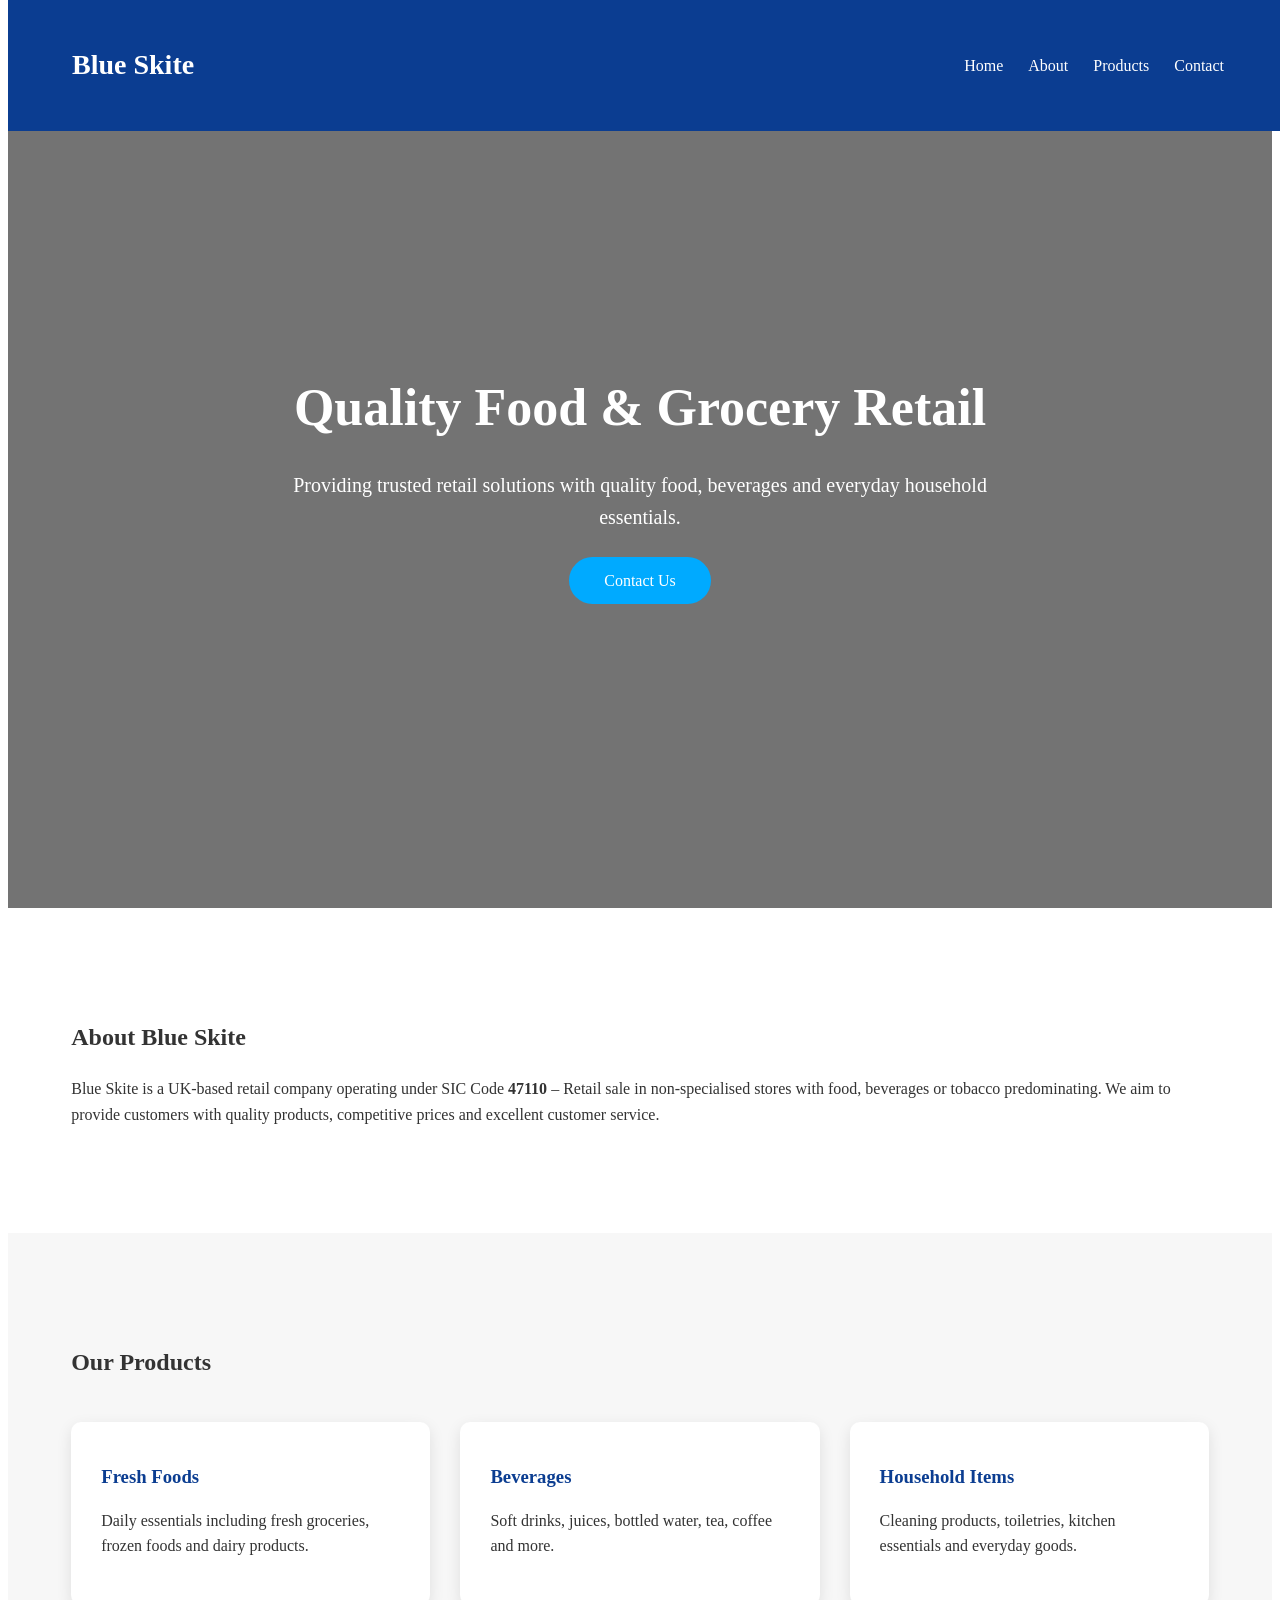
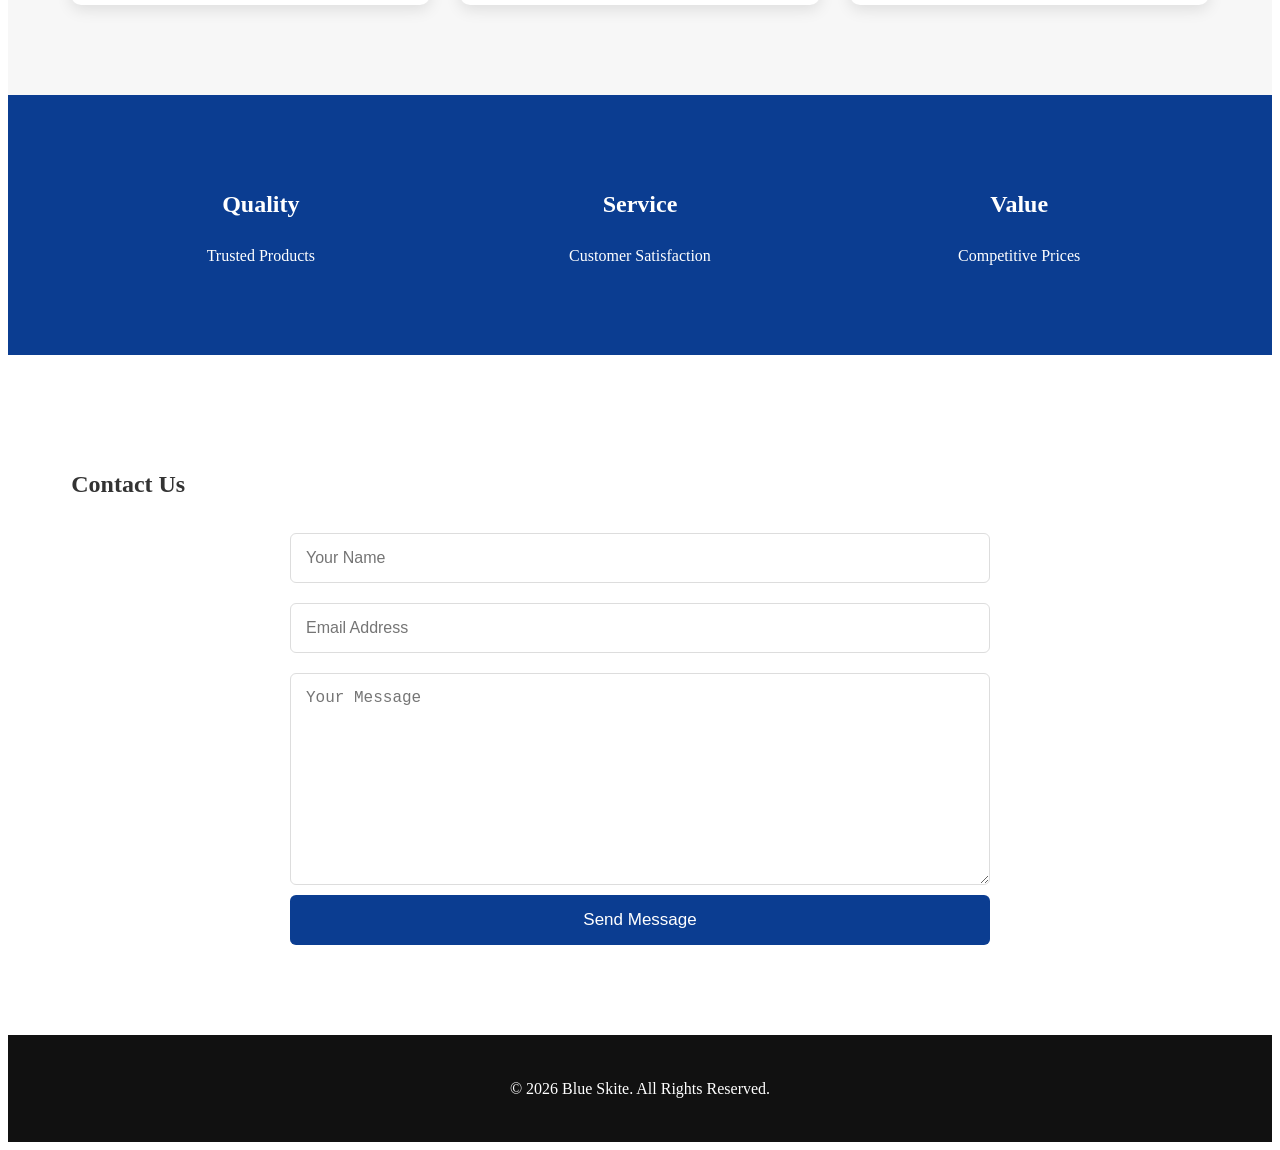
==== index.html @ 7a8f6a53 "Add files via upload" ====
<!DOCTYPE html>
<html lang="en">
<head>
<meta charset="UTF-8">
<meta name="viewport" content="width=device-width, initial-scale=1.0">
<title>Blue Skite | Retail & Wholesale</title>

<link rel="stylesheet" href="style.css">

<link rel="preconnect" href="https://fonts.googleapis.com">
<link href="https://fonts.googleapis.com/css2?family=Poppins:wght@300;400;500;600;700&display=swap" rel="stylesheet">
</head>

<body>

<header>

<div class="container nav">

<h2 class="logo">Blue Skite</h2>

<nav>

<ul>

<li><a href="#">Home</a></li>
<li><a href="about.html">About</a></li>
<li><a href="products.html">Products</a></li>
<li><a href="contact.html">Contact</a></li>


</ul>

</nav>

</div>

</header>

<section class="hero">

<div class="overlay">

<div class="hero-content">

<h1>Quality Food & Grocery Retail</h1>

<p>
Providing trusted retail solutions with quality food,
beverages and everyday household essentials.
</p>

<a href="#contact" class="btn">Contact Us</a>

</div>

</div>

</section>

<section id="about" class="section">

<div class="container">

<h2>About Blue Skite</h2>

<p>

Blue Skite is a UK-based retail company operating under
SIC Code <strong>47110</strong> –
Retail sale in non-specialised stores with food,
beverages or tobacco predominating.

We aim to provide customers with quality products,
competitive prices and excellent customer service.

</p>

</div>

</section>

<section id="services" class="section light">

<div class="container">

<h2>Our Products</h2>

<div class="cards">

<div class="card">

<h3>Fresh Foods</h3>

<p>
Daily essentials including fresh groceries,
frozen foods and dairy products.
</p>

</div>

<div class="card">

<h3>Beverages</h3>

<p>
Soft drinks, juices, bottled water,
tea, coffee and more.
</p>

</div>

<div class="card">

<h3>Household Items</h3>

<p>
Cleaning products, toiletries,
kitchen essentials and everyday goods.
</p>

</div>

</div>

</div>

</section>

<section class="stats">

<div class="container stat-grid">

<div>

<h2>Quality</h2>

<p>Trusted Products</p>

</div>

<div>

<h2>Service</h2>

<p>Customer Satisfaction</p>

</div>

<div>

<h2>Value</h2>

<p>Competitive Prices</p>

</div>

</div>

</section>

<section id="contact" class="section">

<div class="container">

<h2>Contact Us</h2>

<form>

<input type="text" placeholder="Your Name">

<input type="email" placeholder="Email Address">

<textarea placeholder="Your Message"></textarea>

<button type="submit">Send Message</button>

</form>

</div>

</section>

<footer>

<p>

© 2026 Blue Skite. All Rights Reserved.

</p>

</footer>

<script src="script.js"></script>

</body>
</html>
---- style.css ----
</> CSS
*{
margin:0;
padding:0;
box-sizing:border-box;
font-family:Poppins,sans-serif;
}

body{
line-height:1.6;
color:#333;
}

.container{
width:90%;
max-width:1200px;
margin:auto;
}

header{
background:#0b3d91;
color:white;
position:fixed;
width:100%;
top:0;
z-index:100;
}

.nav{
display:flex;
justify-content:space-between;
align-items:center;
padding:20px 0;
}

.logo{
font-size:28px;
font-weight:700;
}

nav ul{
display:flex;
list-style:none;
}

nav li{
margin-left:25px;
}

nav a{
color:white;
text-decoration:none;
font-weight:500;
}

.hero{
height:100vh;
background:url("https://images.unsplash.com/photo-1542838132-92c53300491e?auto=format&fit=crop&w=1600&q=80") center/cover;
}

.overlay{
height:100%;
background:rgba(0,0,0,.55);
display:flex;
align-items:center;
justify-content:center;
text-align:center;
color:white;
}

.hero-content{
max-width:700px;
}

.hero h1{
font-size:52px;
margin-bottom:20px;
}

.hero p{
font-size:20px;
margin-bottom:35px;
}

.btn{
background:#00aaff;
padding:15px 35px;
color:white;
text-decoration:none;
border-radius:40px;
}

.section{
padding:90px 0;
}

.light{
background:#f7f7f7;
}

.cards{
display:grid;
grid-template-columns:repeat(auto-fit,minmax(250px,1fr));
gap:25px;
margin-top:40px;
}

.card{
background:white;
padding:35px;
border-radius:10px;
box-shadow:0 5px 15px rgba(0,0,0,.1);
}

.stats{
background:#0b3d91;
color:white;
padding:70px 0;
}

.stat-grid{
display:grid;
grid-template-columns:repeat(3,1fr);
text-align:center;
}

form{
display:flex;
flex-direction:column;
max-width:700px;
margin:auto;
}

input,textarea{
padding:15px;
margin:12px 0;
font-size:16px;
border:1px solid #ddd;
}

textarea{
height:180px;
}

button{
background:#0b3d91;
color:white;
padding:15px;
border:none;
cursor:pointer;
font-size:18px;
}

footer{
background:#111;
color:white;
text-align:center;
padding:25px;
}

@media(max-width:768px){

.hero h1{
font-size:36px;
}

nav ul{
display:none;
}

.stat-grid{
grid-template-columns:1fr;
gap:30px;
}

}

.page-header{

margin-top:80px;

background:#0b3d91;

color:white;

padding:80px 20px;

text-align:center;

}

.page-header h1{

font-size:42px;

margin-bottom:10px;

}

.cards{

display:grid;

grid-template-columns:repeat(auto-fit,minmax(280px,1fr));

gap:30px;

}

.card{

background:white;

padding:30px;

border-radius:10px;

box-shadow:0 5px 15px rgba(0,0,0,.1);

transition:.3s;

}

.card:hover{

transform:translateY(-8px);

}

form{

max-width:700px;

margin:auto;

display:flex;

flex-direction:column;

}

input,

textarea{

padding:15px;

margin:10px 0;

font-size:16px;

border:1px solid #ddd;

border-radius:6px;

}

textarea{

height:180px;

}

button{

background:#0b3d91;

color:white;

padding:15px;

font-size:17px;

border:none;

border-radius:6px;

cursor:pointer;

}

button:hover{

background:#0055aa;

}
.card img{
width:100%;
height:220px;
object-fit:cover;
border-radius:8px;
margin-bottom:15px;
}

.card h3{
margin:10px 0;
color:#0b3d91;
}

.card{
overflow:hidden;
transition:0.3s;
}

.card:hover{
transform:translateY(-8px);
box-shadow:0 15px 30px rgba(0,0,0,.15);
}

.page-header{
margin-top:80px;
background:#0b3d91;
color:white;
padding:80px 20px;
text-align:center;
}

.page-header h1{
font-size:42px;
margin-bottom:10px;
}
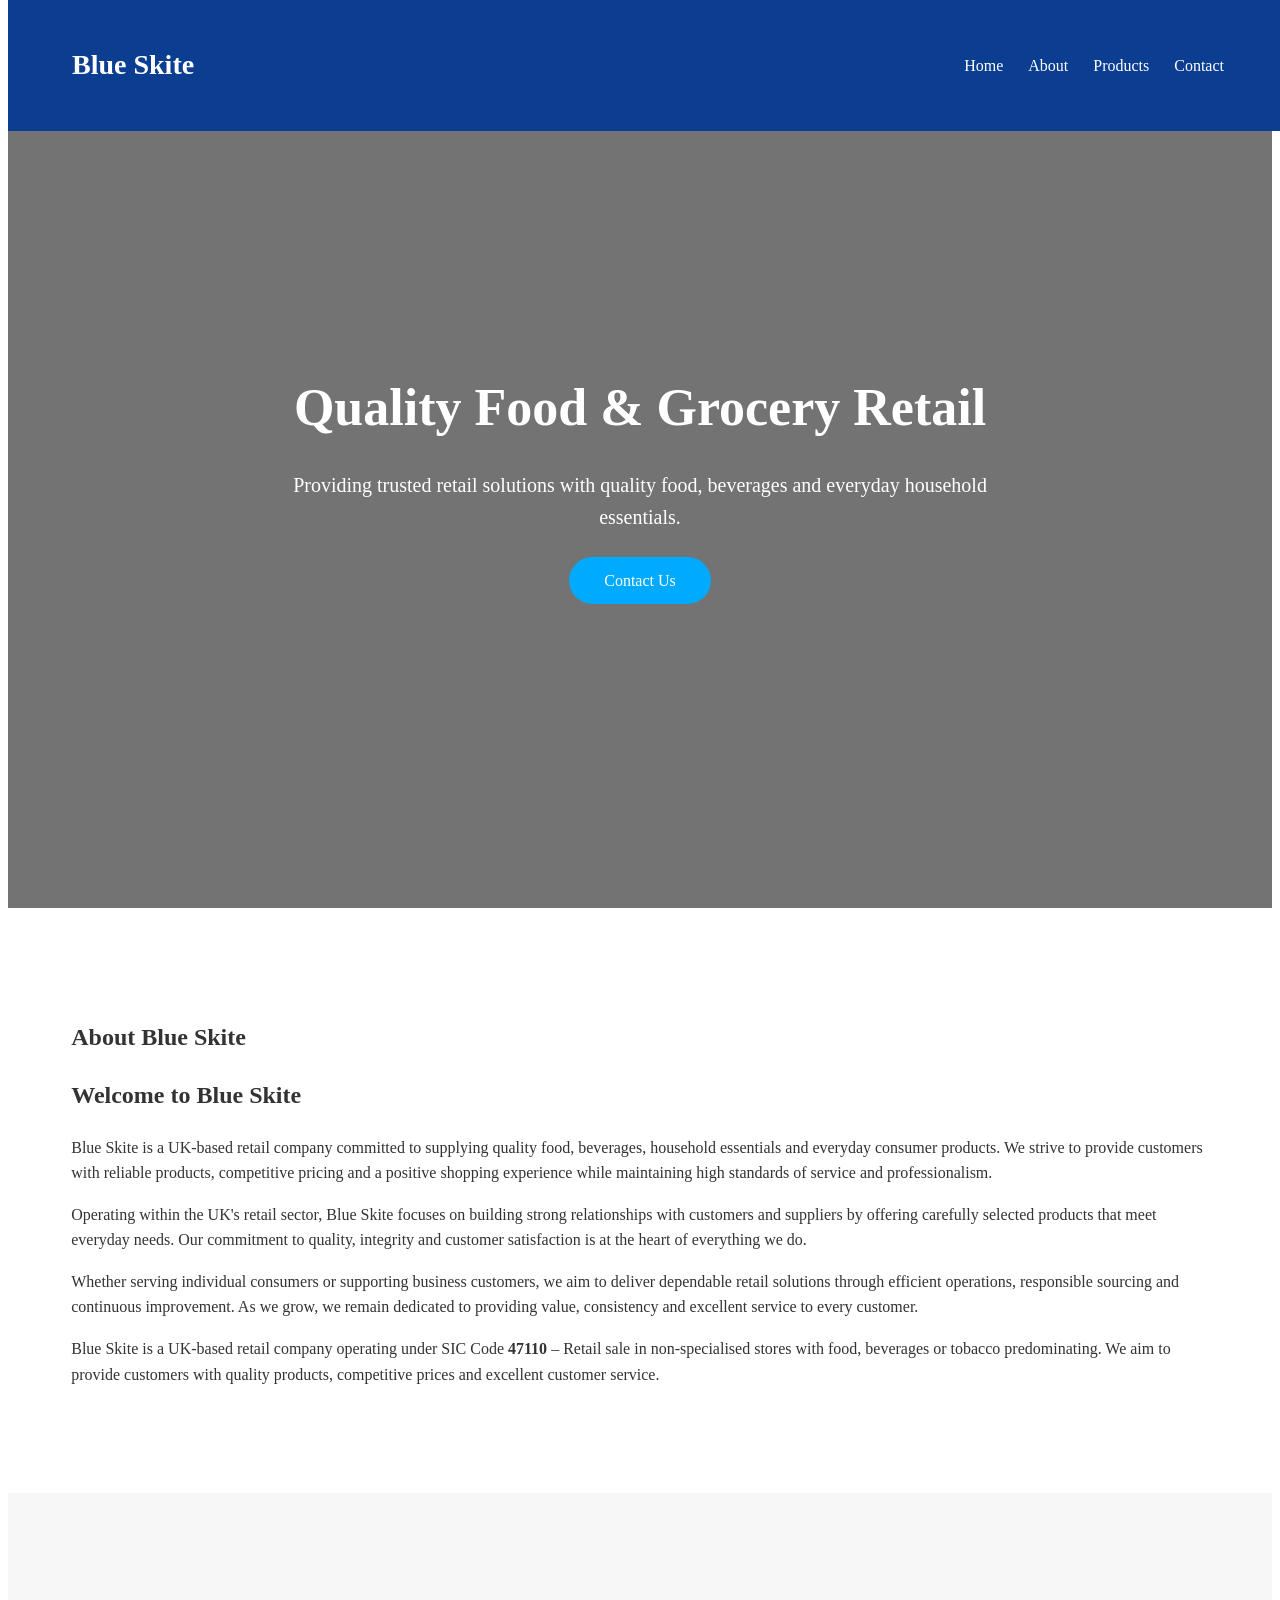
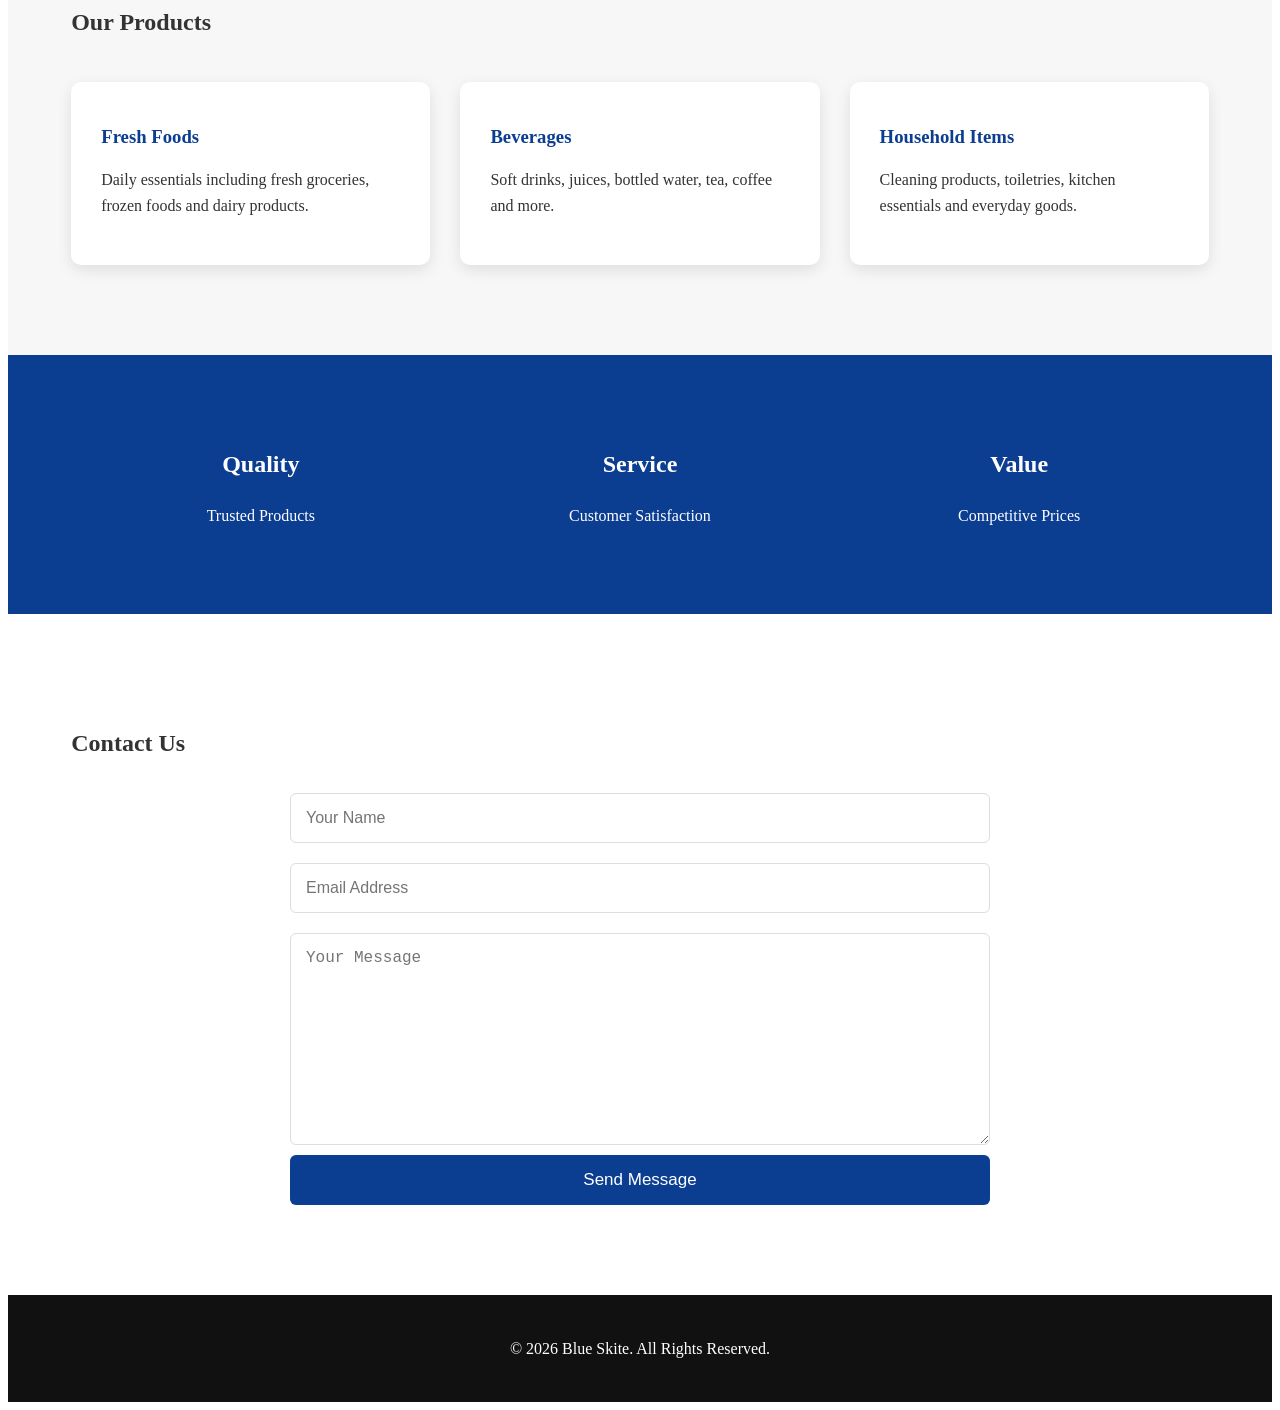
==== commit e25fc5ca: "Enhance About section with detailed company info Updated the About section to include more detailed " ====
--- a/index.html
+++ b/index.html
@@ -64,6 +64,20 @@
 
 <h2>About Blue Skite</h2>
 
+ <h2>Welcome to Blue Skite</h2>
+
+<p>
+Blue Skite is a UK-based retail company committed to supplying quality food, beverages, household essentials and everyday consumer products. We strive to provide customers with reliable products, competitive pricing and a positive shopping experience while maintaining high standards of service and professionalism.
+</p>
+
+<p>
+Operating within the UK's retail sector, Blue Skite focuses on building strong relationships with customers and suppliers by offering carefully selected products that meet everyday needs. Our commitment to quality, integrity and customer satisfaction is at the heart of everything we do.
+</p>
+
+<p>
+Whether serving individual consumers or supporting business customers, we aim to deliver dependable retail solutions through efficient operations, responsible sourcing and continuous improvement. As we grow, we remain dedicated to providing value, consistency and excellent service to every customer.
+</p>
+  
 <p>
 
 Blue Skite is a UK-based retail company operating under
@@ -194,4 +208,4 @@
 <script src="script.js"></script>
 
 </body>
-</html>+</html>
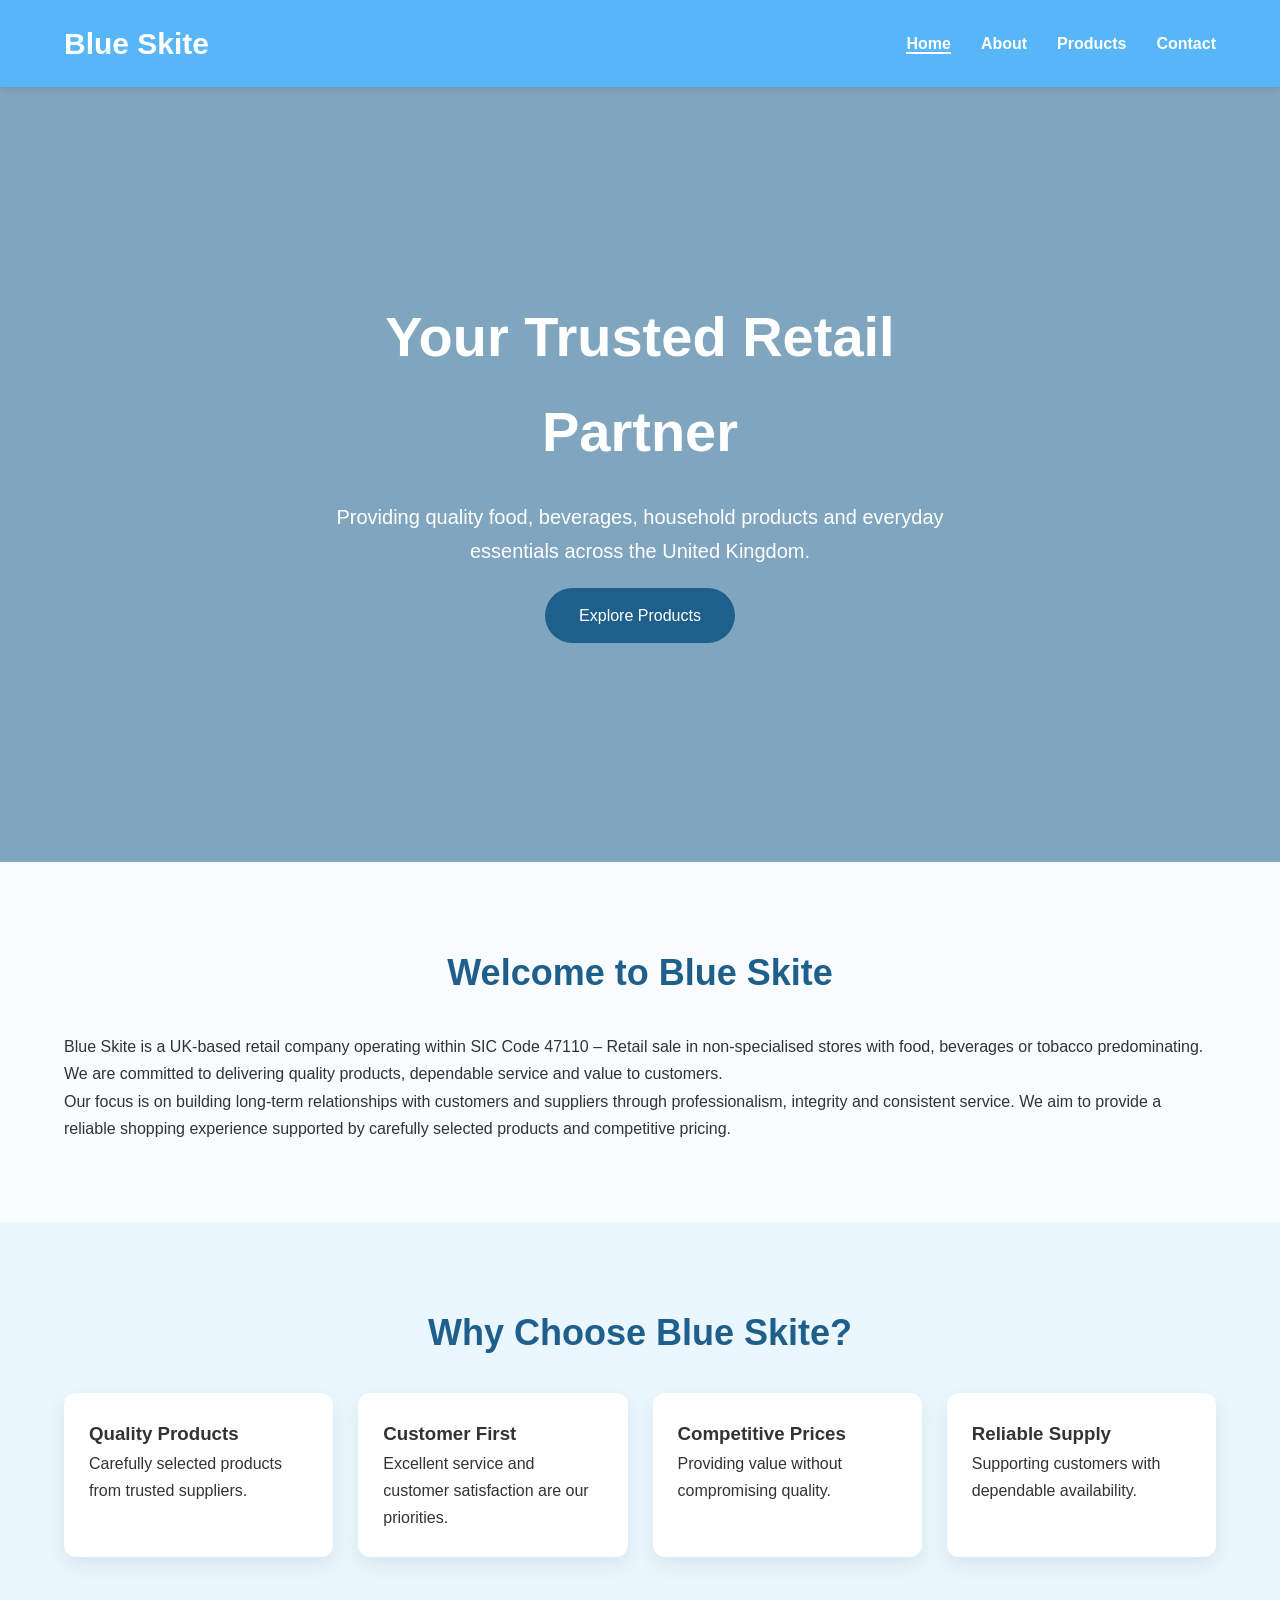
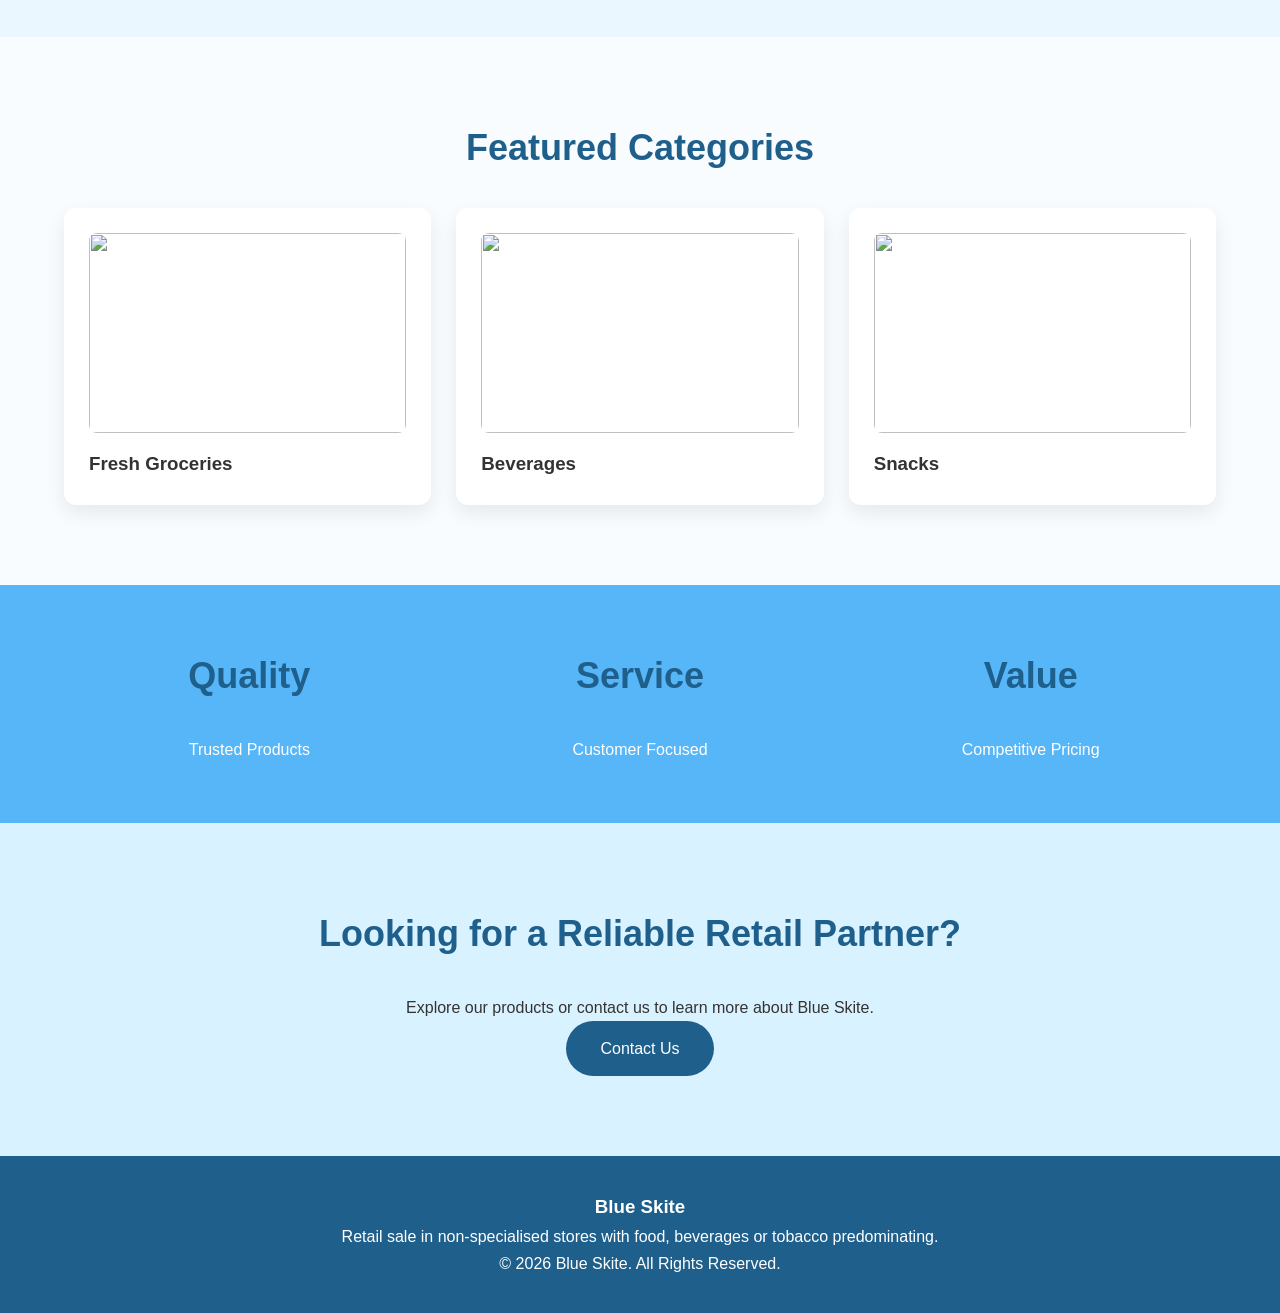
==== commit 947cc8bf: "Revise index.html content and structure Updated the index.html file to reflect changes in the conten" ====
--- a/index.html
+++ b/index.html
@@ -3,209 +3,91 @@
 <head>
 <meta charset="UTF-8">
 <meta name="viewport" content="width=device-width, initial-scale=1.0">
-<title>Blue Skite | Retail & Wholesale</title>
-
+<title>Blue Skite | Home</title>
+<link rel="preconnect" href="https://fonts.googleapis.com">
+<link href="https://fonts.googleapis.com/css2?family=Poppins:wght@300;400;600;700&display=swap" rel="stylesheet">
 <link rel="stylesheet" href="style.css">
-
-<link rel="preconnect" href="https://fonts.googleapis.com">
-<link href="https://fonts.googleapis.com/css2?family=Poppins:wght@300;400;500;600;700&display=swap" rel="stylesheet">
 </head>
-
 <body>
 
 <header>
-
 <div class="container nav">
-
-<h2 class="logo">Blue Skite</h2>
-
+<div class="logo">Blue Skite</div>
 <nav>
-
 <ul>
-
-<li><a href="#">Home</a></li>
+<li><a href="index.html" class="active">Home</a></li>
 <li><a href="about.html">About</a></li>
 <li><a href="products.html">Products</a></li>
 <li><a href="contact.html">Contact</a></li>
-
-
 </ul>
-
 </nav>
-
 </div>
-
 </header>
 
 <section class="hero">
-
 <div class="overlay">
-
 <div class="hero-content">
-
-<h1>Quality Food & Grocery Retail</h1>
-
-<p>
-Providing trusted retail solutions with quality food,
-beverages and everyday household essentials.
-</p>
-
-<a href="#contact" class="btn">Contact Us</a>
-
+<h1>Your Trusted Retail Partner</h1>
+<p>Providing quality food, beverages, household products and everyday essentials across the United Kingdom.</p>
+<a class="btn" href="products.html">Explore Products</a>
 </div>
-
 </div>
-
 </section>
 
-<section id="about" class="section">
-
+<section class="section">
 <div class="container">
-
-<h2>About Blue Skite</h2>
-
- <h2>Welcome to Blue Skite</h2>
-
-<p>
-Blue Skite is a UK-based retail company committed to supplying quality food, beverages, household essentials and everyday consumer products. We strive to provide customers with reliable products, competitive pricing and a positive shopping experience while maintaining high standards of service and professionalism.
-</p>
-
-<p>
-Operating within the UK's retail sector, Blue Skite focuses on building strong relationships with customers and suppliers by offering carefully selected products that meet everyday needs. Our commitment to quality, integrity and customer satisfaction is at the heart of everything we do.
-</p>
-
-<p>
-Whether serving individual consumers or supporting business customers, we aim to deliver dependable retail solutions through efficient operations, responsible sourcing and continuous improvement. As we grow, we remain dedicated to providing value, consistency and excellent service to every customer.
-</p>
-  
-<p>
-
-Blue Skite is a UK-based retail company operating under
-SIC Code <strong>47110</strong> –
-Retail sale in non-specialised stores with food,
-beverages or tobacco predominating.
-
-We aim to provide customers with quality products,
-competitive prices and excellent customer service.
-
-</p>
-
+<h2>Welcome to Blue Skite</h2>
+<p>Blue Skite is a UK-based retail company operating within SIC Code 47110 – Retail sale in non-specialised stores with food, beverages or tobacco predominating. We are committed to delivering quality products, dependable service and value to customers.</p>
+<p>Our focus is on building long-term relationships with customers and suppliers through professionalism, integrity and consistent service. We aim to provide a reliable shopping experience supported by carefully selected products and competitive pricing.</p>
 </div>
-
 </section>
 
-<section id="services" class="section light">
+<section class="section light">
+<div class="container">
+<h2>Why Choose Blue Skite?</h2>
+<div class="cards">
+<div class="card"><h3>Quality Products</h3><p>Carefully selected products from trusted suppliers.</p></div>
+<div class="card"><h3>Customer First</h3><p>Excellent service and customer satisfaction are our priorities.</p></div>
+<div class="card"><h3>Competitive Prices</h3><p>Providing value without compromising quality.</p></div>
+<div class="card"><h3>Reliable Supply</h3><p>Supporting customers with dependable availability.</p></div>
+</div>
+</div>
+</section>
 
+<section class="section">
 <div class="container">
-
-<h2>Our Products</h2>
-
+<h2>Featured Categories</h2>
 <div class="cards">
-
-<div class="card">
-
-<h3>Fresh Foods</h3>
-
-<p>
-Daily essentials including fresh groceries,
-frozen foods and dairy products.
-</p>
-
+<div class="card"><img src="https://images.unsplash.com/photo-1542838132-92c53300491e?auto=format&fit=crop&w=600&q=80"><h3>Fresh Groceries</h3></div>
+<div class="card"><img src="https://images.unsplash.com/photo-1495474472287-4d71bcdd2085?auto=format&fit=crop&w=600&q=80"><h3>Beverages</h3></div>
+<div class="card"><img src="https://images.unsplash.com/photo-1608198093002-ad4e005484ec?auto=format&fit=crop&w=600&q=80"><h3>Snacks</h3></div>
 </div>
-
-<div class="card">
-
-<h3>Beverages</h3>
-
-<p>
-Soft drinks, juices, bottled water,
-tea, coffee and more.
-</p>
-
 </div>
-
-<div class="card">
-
-<h3>Household Items</h3>
-
-<p>
-Cleaning products, toiletries,
-kitchen essentials and everyday goods.
-</p>
-
-</div>
-
-</div>
-
-</div>
-
 </section>
 
 <section class="stats">
-
 <div class="container stat-grid">
-
-<div>
-
-<h2>Quality</h2>
-
-<p>Trusted Products</p>
-
+<div><h2>Quality</h2><p>Trusted Products</p></div>
+<div><h2>Service</h2><p>Customer Focused</p></div>
+<div><h2>Value</h2><p>Competitive Pricing</p></div>
 </div>
-
-<div>
-
-<h2>Service</h2>
-
-<p>Customer Satisfaction</p>
-
-</div>
-
-<div>
-
-<h2>Value</h2>
-
-<p>Competitive Prices</p>
-
-</div>
-
-</div>
-
 </section>
 
-<section id="contact" class="section">
-
+<section class="cta">
 <div class="container">
-
-<h2>Contact Us</h2>
-
-<form>
-
-<input type="text" placeholder="Your Name">
-
-<input type="email" placeholder="Email Address">
-
-<textarea placeholder="Your Message"></textarea>
-
-<button type="submit">Send Message</button>
-
-</form>
-
+<h2>Looking for a Reliable Retail Partner?</h2>
+<p>Explore our products or contact us to learn more about Blue Skite.</p>
+<a href="contact.html" class="btn">Contact Us</a>
 </div>
-
 </section>
 
 <footer>
-
-<p>
-
-© 2026 Blue Skite. All Rights Reserved.
-
-</p>
-
+<div class="container">
+<h3>Blue Skite</h3>
+<p>Retail sale in non-specialised stores with food, beverages or tobacco predominating.</p>
+<p>© 2026 Blue Skite. All Rights Reserved.</p>
+</div>
 </footer>
-
-<script src="script.js"></script>
 
 </body>
 </html>
--- a/style.css
+++ b/style.css
@@ -1,321 +1,40 @@
-</> CSS
-*{
-margin:0;
-padding:0;
-box-sizing:border-box;
-font-family:Poppins,sans-serif;
+:root{
+--primary:#56B6F7;
+--secondary:#EAF7FF;
+--dark:#1F5F8B;
+--text:#333;
+--white:#fff;
 }
-
-body{
-line-height:1.6;
-color:#333;
+*{margin:0;padding:0;box-sizing:border-box}
+body{font-family:Poppins,sans-serif;background:#f8fcff;color:var(--text);line-height:1.7}
+.container{width:90%;max-width:1200px;margin:auto}
+header{background:var(--primary);position:fixed;top:0;width:100%;z-index:999;box-shadow:0 2px 10px rgba(0,0,0,.1)}
+.nav{display:flex;justify-content:space-between;align-items:center;padding:18px 0}
+.logo{font-size:30px;font-weight:700;color:#fff}
+nav ul{display:flex;list-style:none;gap:30px}
+nav a{color:#fff;text-decoration:none;font-weight:600}
+nav a:hover,.active{border-bottom:2px solid #fff}
+.hero{margin-top:70px;height:88vh;background:url('https://images.unsplash.com/photo-1542838132-92c53300491e?auto=format&fit=crop&w=1600&q=80') center/cover}
+.overlay{background:rgba(31,95,139,.55);height:100%;display:flex;justify-content:center;align-items:center;text-align:center;color:#fff}
+.hero-content{max-width:700px}
+.hero h1{font-size:56px}
+.hero p{margin:20px 0;font-size:20px}
+.btn{display:inline-block;background:var(--dark);color:#fff;text-decoration:none;padding:14px 34px;border-radius:30px}
+.btn:hover{background:#164766}
+.section{padding:80px 0}
+.light{background:var(--secondary)}
+h2{text-align:center;color:var(--dark);margin-bottom:30px;font-size:36px}
+.cards{display:grid;grid-template-columns:repeat(auto-fit,minmax(260px,1fr));gap:25px}
+.card{background:#fff;padding:25px;border-radius:12px;box-shadow:0 8px 20px rgba(0,0,0,.08);transition:.3s}
+.card:hover{transform:translateY(-8px)}
+.card img{width:100%;height:200px;object-fit:cover;border-radius:8px;margin-bottom:15px}
+.stats{background:var(--primary);color:#fff;padding:60px 0}
+.stat-grid{display:grid;grid-template-columns:repeat(auto-fit,minmax(200px,1fr));text-align:center;gap:20px}
+.cta{background:#d9f2ff;text-align:center;padding:80px 20px}
+footer{background:var(--dark);color:#fff;text-align:center;padding:35px 20px}
+@media(max-width:768px){
+.nav{flex-direction:column}
+nav ul{gap:15px;flex-wrap:wrap;justify-content:center}
+.hero h1{font-size:38px}
+.hero p{font-size:17px}
 }
-
-.container{
-width:90%;
-max-width:1200px;
-margin:auto;
-}
-
-header{
-background:#0b3d91;
-color:white;
-position:fixed;
-width:100%;
-top:0;
-z-index:100;
-}
-
-.nav{
-display:flex;
-justify-content:space-between;
-align-items:center;
-padding:20px 0;
-}
-
-.logo{
-font-size:28px;
-font-weight:700;
-}
-
-nav ul{
-display:flex;
-list-style:none;
-}
-
-nav li{
-margin-left:25px;
-}
-
-nav a{
-color:white;
-text-decoration:none;
-font-weight:500;
-}
-
-.hero{
-height:100vh;
-background:url("https://images.unsplash.com/photo-1542838132-92c53300491e?auto=format&fit=crop&w=1600&q=80") center/cover;
-}
-
-.overlay{
-height:100%;
-background:rgba(0,0,0,.55);
-display:flex;
-align-items:center;
-justify-content:center;
-text-align:center;
-color:white;
-}
-
-.hero-content{
-max-width:700px;
-}
-
-.hero h1{
-font-size:52px;
-margin-bottom:20px;
-}
-
-.hero p{
-font-size:20px;
-margin-bottom:35px;
-}
-
-.btn{
-background:#00aaff;
-padding:15px 35px;
-color:white;
-text-decoration:none;
-border-radius:40px;
-}
-
-.section{
-padding:90px 0;
-}
-
-.light{
-background:#f7f7f7;
-}
-
-.cards{
-display:grid;
-grid-template-columns:repeat(auto-fit,minmax(250px,1fr));
-gap:25px;
-margin-top:40px;
-}
-
-.card{
-background:white;
-padding:35px;
-border-radius:10px;
-box-shadow:0 5px 15px rgba(0,0,0,.1);
-}
-
-.stats{
-background:#0b3d91;
-color:white;
-padding:70px 0;
-}
-
-.stat-grid{
-display:grid;
-grid-template-columns:repeat(3,1fr);
-text-align:center;
-}
-
-form{
-display:flex;
-flex-direction:column;
-max-width:700px;
-margin:auto;
-}
-
-input,textarea{
-padding:15px;
-margin:12px 0;
-font-size:16px;
-border:1px solid #ddd;
-}
-
-textarea{
-height:180px;
-}
-
-button{
-background:#0b3d91;
-color:white;
-padding:15px;
-border:none;
-cursor:pointer;
-font-size:18px;
-}
-
-footer{
-background:#111;
-color:white;
-text-align:center;
-padding:25px;
-}
-
-@media(max-width:768px){
-
-.hero h1{
-font-size:36px;
-}
-
-nav ul{
-display:none;
-}
-
-.stat-grid{
-grid-template-columns:1fr;
-gap:30px;
-}
-
-}
-
-.page-header{
-
-margin-top:80px;
-
-background:#0b3d91;
-
-color:white;
-
-padding:80px 20px;
-
-text-align:center;
-
-}
-
-.page-header h1{
-
-font-size:42px;
-
-margin-bottom:10px;
-
-}
-
-.cards{
-
-display:grid;
-
-grid-template-columns:repeat(auto-fit,minmax(280px,1fr));
-
-gap:30px;
-
-}
-
-.card{
-
-background:white;
-
-padding:30px;
-
-border-radius:10px;
-
-box-shadow:0 5px 15px rgba(0,0,0,.1);
-
-transition:.3s;
-
-}
-
-.card:hover{
-
-transform:translateY(-8px);
-
-}
-
-form{
-
-max-width:700px;
-
-margin:auto;
-
-display:flex;
-
-flex-direction:column;
-
-}
-
-input,
-
-textarea{
-
-padding:15px;
-
-margin:10px 0;
-
-font-size:16px;
-
-border:1px solid #ddd;
-
-border-radius:6px;
-
-}
-
-textarea{
-
-height:180px;
-
-}
-
-button{
-
-background:#0b3d91;
-
-color:white;
-
-padding:15px;
-
-font-size:17px;
-
-border:none;
-
-border-radius:6px;
-
-cursor:pointer;
-
-}
-
-button:hover{
-
-background:#0055aa;
-
-}
-.card img{
-width:100%;
-height:220px;
-object-fit:cover;
-border-radius:8px;
-margin-bottom:15px;
-}
-
-.card h3{
-margin:10px 0;
-color:#0b3d91;
-}
-
-.card{
-overflow:hidden;
-transition:0.3s;
-}
-
-.card:hover{
-transform:translateY(-8px);
-box-shadow:0 15px 30px rgba(0,0,0,.15);
-}
-
-.page-header{
-margin-top:80px;
-background:#0b3d91;
-color:white;
-padding:80px 20px;
-text-align:center;
-}
-
-.page-header h1{
-font-size:42px;
-margin-bottom:10px;
-}
